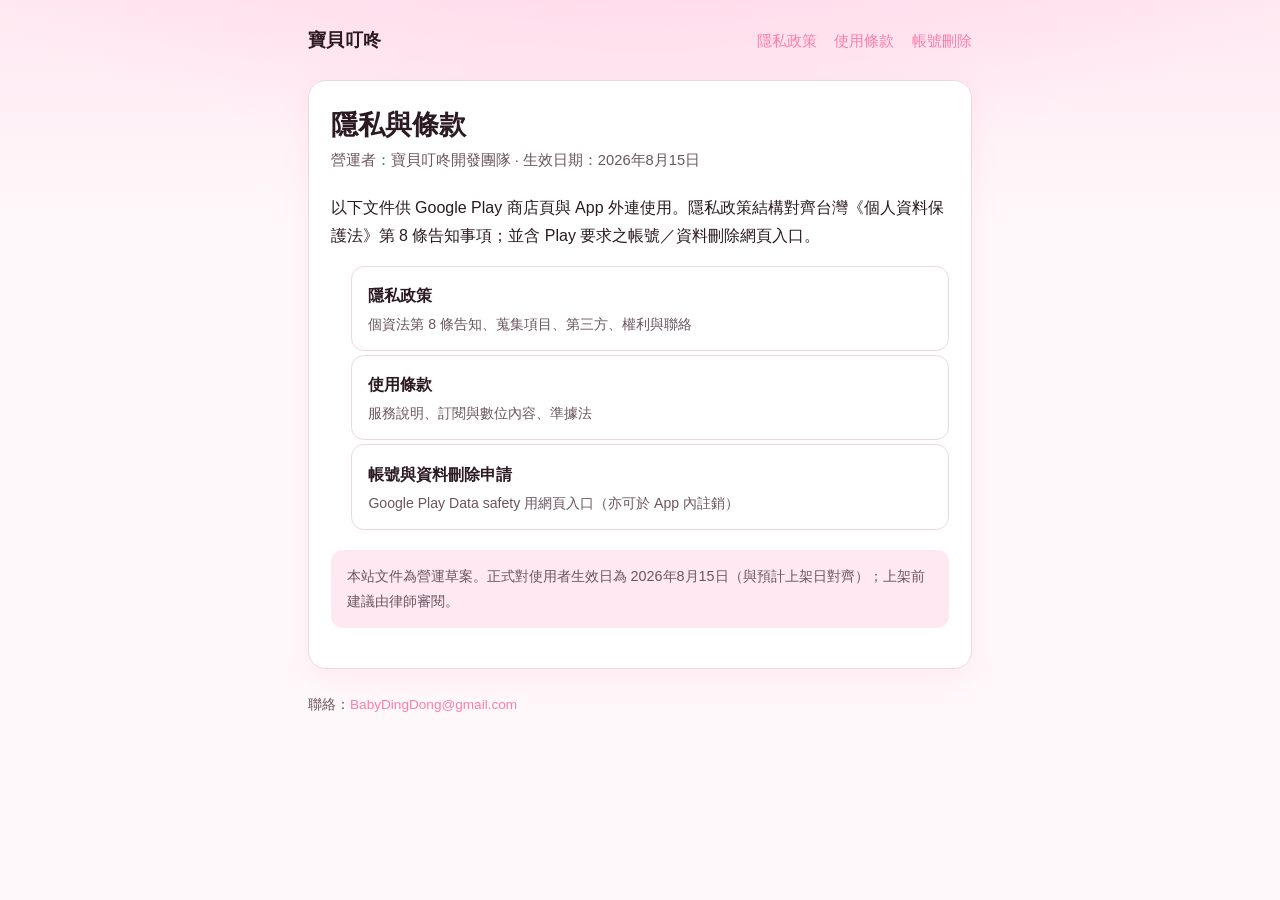
==== index.html @ cd64a6f8 "Publish BabyDingDong privacy, terms, and account deletion pages." ====
<!DOCTYPE html>
<html lang="zh-Hant">
<head>
  <meta charset="utf-8" />
  <meta name="viewport" content="width=device-width, initial-scale=1" />
  <title>寶貝叮咚 — 隱私與條款</title>
  <meta name="description" content="寶貝叮咚 App 隱私政策、使用條款與帳號刪除申請入口" />
  <meta name="robots" content="index,follow" />
  <link rel="stylesheet" href="styles.css" />
</head>
<body>
  <div class="wrap">
    <header class="app-bar">
      <div class="brand">寶貝叮咚</div>
      <nav class="nav" aria-label="文件">
        <a href="privacy/">隱私政策</a>
        <a href="terms/">使用條款</a>
        <a href="delete-account/">帳號刪除</a>
      </nav>
    </header>

    <main class="card">
      <h1>隱私與條款</h1>
      <p class="meta">營運者：寶貝叮咚開發團隊 · 生效日期：2026年8月15日</p>
      <p>以下文件供 Google Play 商店頁與 App 外連使用。隱私政策結構對齊台灣《個人資料保護法》第 8 條告知事項；並含 Play 要求之帳號／資料刪除網頁入口。</p>
      <ul class="home-list">
        <li>
          <a href="privacy/">
            隱私政策
            <span>個資法第 8 條告知、蒐集項目、第三方、權利與聯絡</span>
          </a>
        </li>
        <li>
          <a href="terms/">
            使用條款
            <span>服務說明、訂閱與數位內容、準據法</span>
          </a>
        </li>
        <li>
          <a href="delete-account/">
            帳號與資料刪除申請
            <span>Google Play Data safety 用網頁入口（亦可於 App 內註銷）</span>
          </a>
        </li>
      </ul>
      <p class="note">本站文件為營運草案。正式對使用者生效日為 2026年8月15日（與預計上架日對齊）；上架前建議由律師審閱。</p>
    </main>

    <footer>
      聯絡：<a href="mailto:BabyDingDong@gmail.com">BabyDingDong@gmail.com</a>
    </footer>
  </div>
</body>
</html>
---- styles.css ----
:root {
  --ink: #2b1a22;
  --muted: #6b5560;
  --pink: #ff7da8;
  --pink-soft: #ffe8f1;
  --bg: #fff8fb;
  --card: #ffffff;
  --line: #f0d6e0;
  --max: 44rem;
}

* {
  box-sizing: border-box;
}

html {
  scroll-behavior: smooth;
}

body {
  margin: 0;
  min-height: 100vh;
  font-family: "PingFang TC", "Noto Sans TC", "Helvetica Neue", Helvetica, Arial, sans-serif;
  color: var(--ink);
  background:
    radial-gradient(ellipse 80% 40% at 50% -10%, #ffd6e8 0%, transparent 70%),
    linear-gradient(180deg, var(--pink-soft) 0%, var(--bg) 220px);
  line-height: 1.75;
}

a {
  color: var(--pink);
  text-decoration: none;
}

a:hover {
  text-decoration: underline;
}

.wrap {
  max-width: var(--max);
  margin: 0 auto;
  padding: 1.5rem 1.25rem 3rem;
}

header.app-bar {
  display: flex;
  flex-wrap: wrap;
  align-items: baseline;
  justify-content: space-between;
  gap: 0.75rem 1rem;
  margin-bottom: 1.5rem;
}

.brand {
  font-weight: 700;
  font-size: 1.15rem;
  color: var(--ink);
  letter-spacing: 0.02em;
}

.nav {
  display: flex;
  flex-wrap: wrap;
  gap: 0.85rem 1.1rem;
  font-size: 0.95rem;
}

.nav a[aria-current="page"] {
  color: var(--ink);
  font-weight: 700;
  text-decoration: underline;
  text-underline-offset: 0.2em;
}

.card {
  background: var(--card);
  border: 1px solid var(--line);
  border-radius: 1.1rem;
  padding: 1.6rem 1.35rem;
  box-shadow: 0 10px 28px rgba(255, 125, 168, 0.1);
}

h1 {
  margin: 0 0 0.35rem;
  font-size: 1.7rem;
  line-height: 1.3;
}

h2 {
  font-size: 1.15rem;
  margin: 1.35rem 0 0.55rem;
  color: var(--ink);
}

.meta {
  margin: 0 0 1.25rem;
  color: var(--muted);
  font-size: 0.92rem;
}

.legal {
  white-space: pre-wrap;
  font-size: 0.98rem;
  word-break: break-word;
}

.home-list {
  list-style: none;
  padding: 0;
  margin: 1rem 0 0;
}

.home-list li {
  margin: 0 0 0.75rem;
}

.home-list a {
  display: block;
  padding: 0.95rem 1.05rem;
  border-radius: 0.8rem;
  border: 1px solid var(--line);
  background: #fff;
  color: var(--ink);
  font-weight: 600;
  transition: border-color 0.15s ease, background 0.15s ease;
}

.home-list a:hover {
  border-color: var(--pink);
  text-decoration: none;
  background: #fff5f9;
}

.home-list span {
  display: block;
  margin-top: 0.25rem;
  font-weight: 400;
  color: var(--muted);
  font-size: 0.88rem;
  line-height: 1.5;
}

main.card ul,
main.card ol {
  padding-left: 1.25rem;
  margin: 0.5rem 0 0.75rem;
}

main.card li {
  margin: 0.25rem 0;
}

.cta {
  display: inline-block;
  margin-top: 0.5rem;
  padding: 0.7rem 1.15rem;
  border-radius: 999px;
  background: var(--pink);
  color: #fff !important;
  font-weight: 700;
  text-decoration: none !important;
}

.cta:hover {
  filter: brightness(0.96);
}

.note {
  margin-top: 1.25rem;
  padding: 0.85rem 1rem;
  border-radius: 0.75rem;
  background: var(--pink-soft);
  color: var(--muted);
  font-size: 0.9rem;
}

footer {
  margin-top: 1.5rem;
  color: var(--muted);
  font-size: 0.85rem;
}

@media (max-width: 480px) {
  h1 {
    font-size: 1.45rem;
  }

  .card {
    padding: 1.25rem 1rem;
  }
}
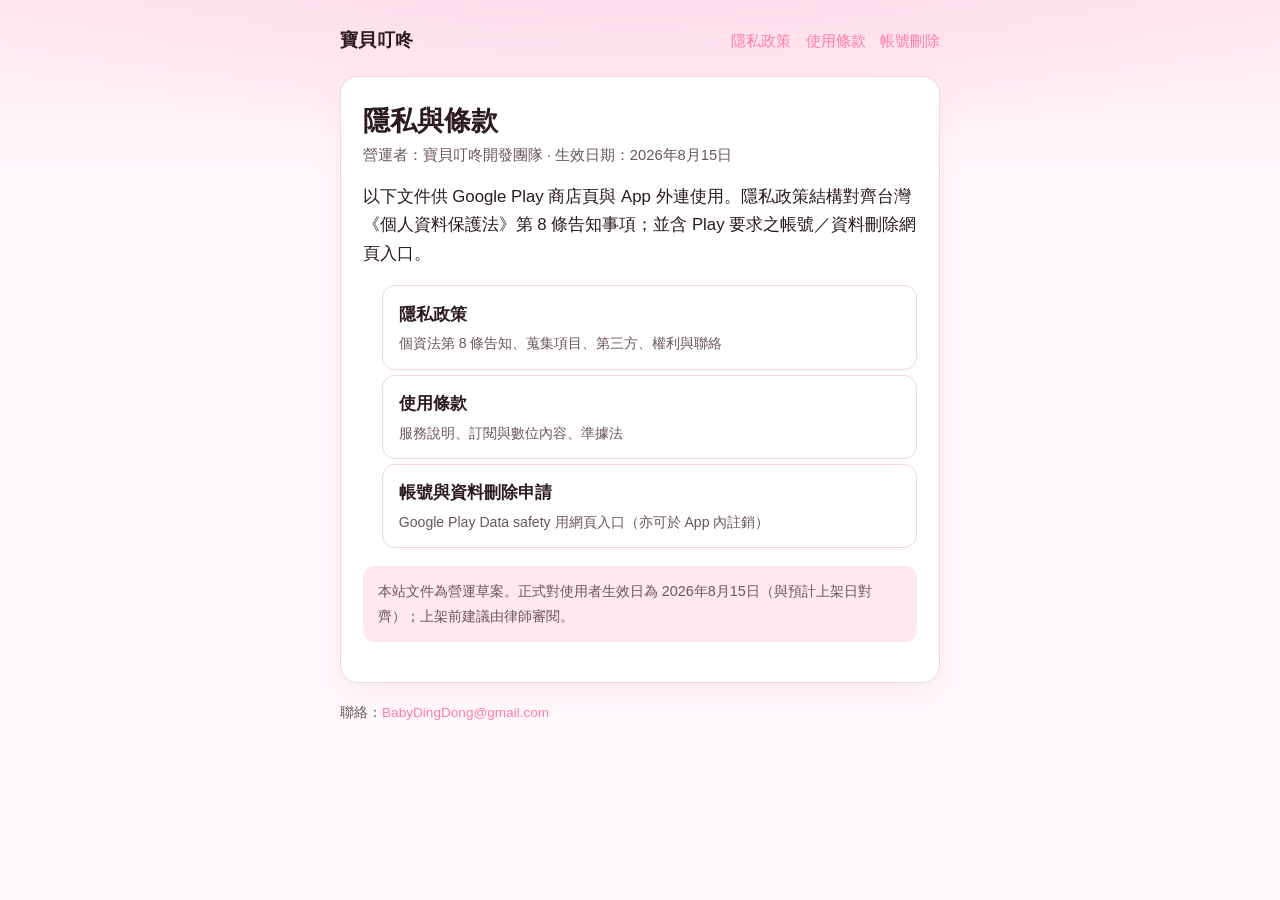
==== commit 08dfeb32: "Improve mobile-first RWD for App WebView." ====
--- a/index.html
+++ b/index.html
@@ -2,7 +2,7 @@
 <html lang="zh-Hant">
 <head>
   <meta charset="utf-8" />
-  <meta name="viewport" content="width=device-width, initial-scale=1" />
+  <meta name="viewport" content="width=device-width, initial-scale=1, viewport-fit=cover" />
   <title>寶貝叮咚 — 隱私與條款</title>
   <meta name="description" content="寶貝叮咚 App 隱私政策、使用條款與帳號刪除申請入口" />
   <meta name="robots" content="index,follow" />
--- a/styles.css
+++ b/styles.css
@@ -1,3 +1,5 @@
+/* Mobile-first RWD — 主要給 App WebView／手機瀏覽器 */
+
 :root {
   --ink: #2b1a22;
   --muted: #6b5560;
@@ -6,31 +8,51 @@
   --bg: #fff8fb;
   --card: #ffffff;
   --line: #f0d6e0;
-  --max: 44rem;
-}
-
-* {
+  --max: 40rem;
+  --pad-x: clamp(0.75rem, 4.2vw, 1.25rem);
+  --pad-y: clamp(1rem, 3.5vw, 1.5rem);
+  --text: clamp(0.95rem, 2.8vw + 0.7rem, 1.05rem);
+  --h1: clamp(1.35rem, 4vw + 0.6rem, 1.7rem);
+}
+
+*,
+*::before,
+*::after {
   box-sizing: border-box;
 }
 
 html {
   scroll-behavior: smooth;
+  -webkit-text-size-adjust: 100%;
+  text-size-adjust: 100%;
 }
 
 body {
   margin: 0;
   min-height: 100vh;
+  min-height: 100dvh;
   font-family: "PingFang TC", "Noto Sans TC", "Helvetica Neue", Helvetica, Arial, sans-serif;
+  font-size: var(--text);
   color: var(--ink);
   background:
-    radial-gradient(ellipse 80% 40% at 50% -10%, #ffd6e8 0%, transparent 70%),
-    linear-gradient(180deg, var(--pink-soft) 0%, var(--bg) 220px);
-  line-height: 1.75;
+    radial-gradient(ellipse 90% 36% at 50% -8%, #ffd6e8 0%, transparent 70%),
+    linear-gradient(180deg, var(--pink-soft) 0%, var(--bg) 180px);
+  line-height: 1.7;
+  overflow-x: hidden;
+}
+
+img,
+svg,
+video {
+  max-width: 100%;
+  height: auto;
 }
 
 a {
   color: var(--pink);
   text-decoration: none;
+  /* 手機點擊更穩 */
+  -webkit-tap-highlight-color: rgba(255, 125, 168, 0.2);
 }
 
 a:hover {
@@ -38,32 +60,40 @@
 }
 
 .wrap {
+  width: 100%;
   max-width: var(--max);
   margin: 0 auto;
-  padding: 1.5rem 1.25rem 3rem;
+  padding: var(--pad-y) var(--pad-x) calc(var(--pad-y) + 1rem);
 }
 
 header.app-bar {
   display: flex;
   flex-wrap: wrap;
-  align-items: baseline;
+  align-items: flex-start;
   justify-content: space-between;
-  gap: 0.75rem 1rem;
-  margin-bottom: 1.5rem;
+  gap: 0.65rem 0.85rem;
+  margin-bottom: 1rem;
 }
 
 .brand {
   font-weight: 700;
-  font-size: 1.15rem;
+  font-size: clamp(1.05rem, 3vw + 0.55rem, 1.15rem);
   color: var(--ink);
   letter-spacing: 0.02em;
+  line-height: 1.3;
 }
 
 .nav {
   display: flex;
   flex-wrap: wrap;
-  gap: 0.85rem 1.1rem;
-  font-size: 0.95rem;
+  gap: 0.55rem 0.9rem;
+  font-size: clamp(0.88rem, 2.5vw + 0.55rem, 0.95rem);
+  line-height: 1.35;
+  max-width: 100%;
+}
+
+.nav a {
+  padding: 0.2rem 0;
 }
 
 .nav a[aria-current="page"] {
@@ -76,33 +106,40 @@
 .card {
   background: var(--card);
   border: 1px solid var(--line);
-  border-radius: 1.1rem;
-  padding: 1.6rem 1.35rem;
+  border-radius: clamp(0.85rem, 3vw, 1.1rem);
+  padding: clamp(1rem, 3.5vw, 1.6rem) clamp(0.9rem, 3vw, 1.35rem);
   box-shadow: 0 10px 28px rgba(255, 125, 168, 0.1);
+  overflow-wrap: anywhere;
+  word-break: break-word;
 }
 
 h1 {
   margin: 0 0 0.35rem;
-  font-size: 1.7rem;
+  font-size: var(--h1);
   line-height: 1.3;
 }
 
 h2 {
-  font-size: 1.15rem;
-  margin: 1.35rem 0 0.55rem;
-  color: var(--ink);
+  font-size: clamp(1.05rem, 2.5vw + 0.7rem, 1.15rem);
+  margin: 1.2rem 0 0.5rem;
+  color: var(--ink);
+  line-height: 1.35;
 }
 
 .meta {
-  margin: 0 0 1.25rem;
-  color: var(--muted);
-  font-size: 0.92rem;
+  margin: 0 0 1rem;
+  color: var(--muted);
+  font-size: clamp(0.84rem, 2.2vw + 0.55rem, 0.92rem);
+  line-height: 1.5;
 }
 
 .legal {
   white-space: pre-wrap;
-  font-size: 0.98rem;
+  font-size: inherit;
+  line-height: 1.7;
+  overflow-wrap: anywhere;
   word-break: break-word;
+  max-width: 100%;
 }
 
 .home-list {
@@ -112,12 +149,12 @@
 }
 
 .home-list li {
-  margin: 0 0 0.75rem;
+  margin: 0 0 0.7rem;
 }
 
 .home-list a {
   display: block;
-  padding: 0.95rem 1.05rem;
+  padding: 0.9rem 1rem;
   border-radius: 0.8rem;
   border: 1px solid var(--line);
   background: #fff;
@@ -143,23 +180,25 @@
 
 main.card ul,
 main.card ol {
-  padding-left: 1.25rem;
+  padding-left: 1.2rem;
   margin: 0.5rem 0 0.75rem;
 }
 
 main.card li {
-  margin: 0.25rem 0;
+  margin: 0.3rem 0;
 }
 
 .cta {
   display: inline-block;
   margin-top: 0.5rem;
-  padding: 0.7rem 1.15rem;
+  padding: 0.75rem 1.2rem;
   border-radius: 999px;
   background: var(--pink);
   color: #fff !important;
   font-weight: 700;
   text-decoration: none !important;
+  min-height: 44px;
+  line-height: 1.3;
 }
 
 .cta:hover {
@@ -167,26 +206,43 @@
 }
 
 .note {
-  margin-top: 1.25rem;
-  padding: 0.85rem 1rem;
+  margin-top: 1.1rem;
+  padding: 0.85rem 0.95rem;
   border-radius: 0.75rem;
   background: var(--pink-soft);
   color: var(--muted);
-  font-size: 0.9rem;
+  font-size: clamp(0.84rem, 2.2vw + 0.55rem, 0.9rem);
+  overflow-wrap: anywhere;
 }
 
 footer {
-  margin-top: 1.5rem;
-  color: var(--muted);
-  font-size: 0.85rem;
-}
-
-@media (max-width: 480px) {
-  h1 {
-    font-size: 1.45rem;
+  margin-top: 1.25rem;
+  color: var(--muted);
+  font-size: clamp(0.8rem, 2vw + 0.55rem, 0.85rem);
+  line-height: 1.5;
+  overflow-wrap: anywhere;
+}
+
+/* 極窄機／WebView */
+@media (max-width: 360px) {
+  .nav {
+    gap: 0.45rem 0.7rem;
   }
 
   .card {
-    padding: 1.25rem 1rem;
-  }
-}
+    padding: 0.9rem 0.75rem;
+  }
+}
+
+/* 平板以上略放寬 */
+@media (min-width: 768px) {
+  .wrap {
+    padding-top: 1.75rem;
+    padding-bottom: 3rem;
+  }
+
+  header.app-bar {
+    align-items: baseline;
+    margin-bottom: 1.35rem;
+  }
+}
